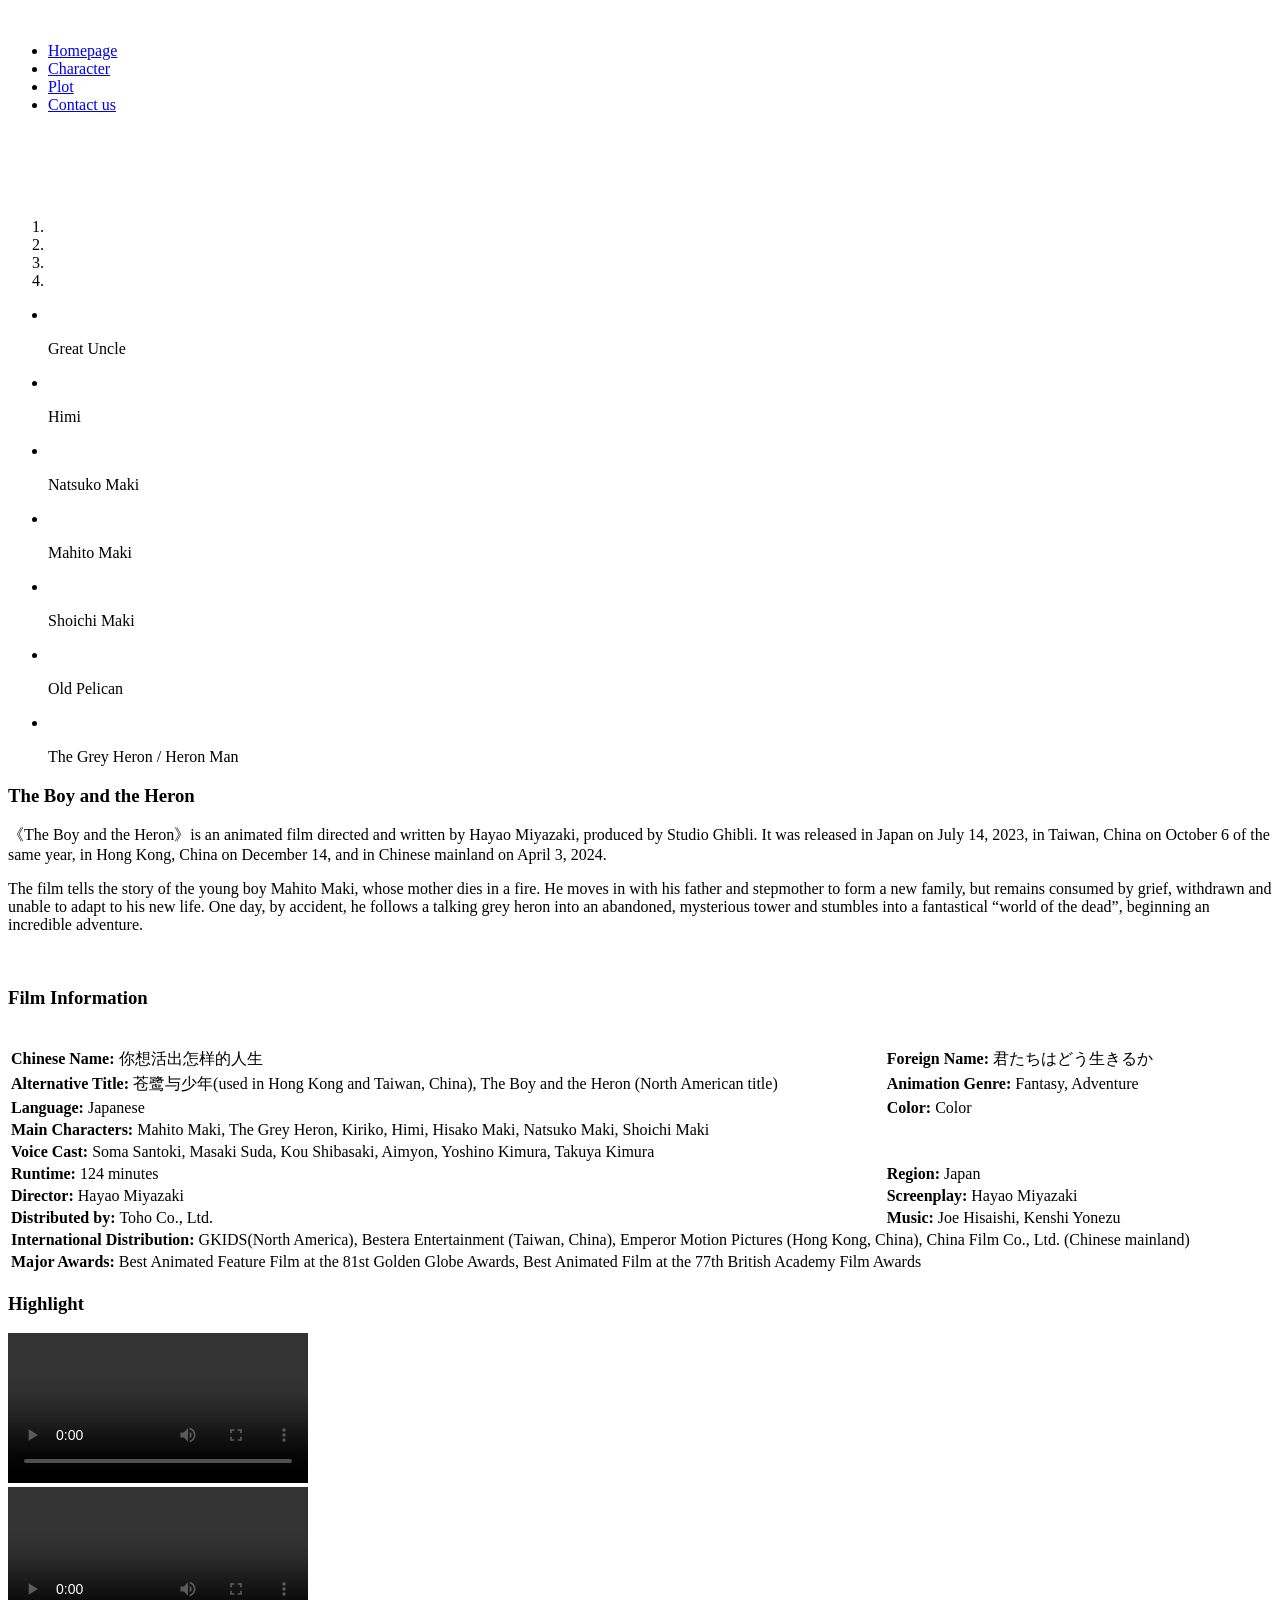
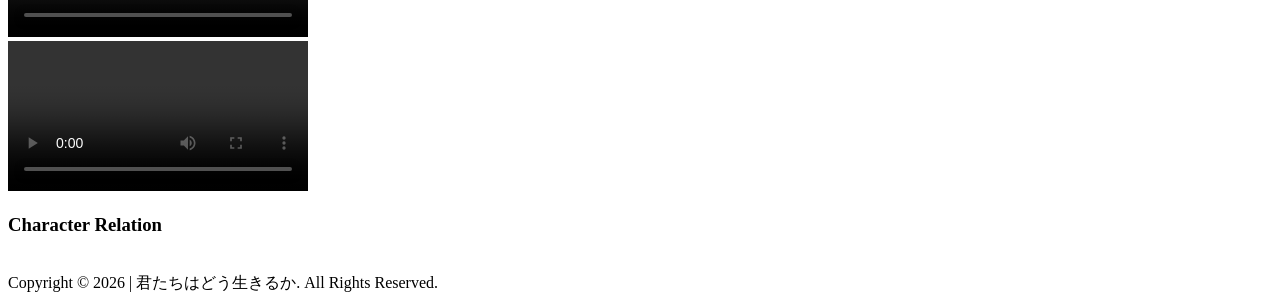
==== index.html @ 5fc31073 "Add files via upload" ====
<!DOCTYPE html>
<html lang="en">

<head>
  <meta charset="UTF-8">
  <title>The Boy and the Heron</title>
  <link rel="stylesheet" href="css/style.css">
</head>

<body>
  <div class="index">
    <!-- Head area -->
    <div class="head">
      <div class="main">
        <a href="p1.html" class="logo">
          <img src="images/logo.webp" alt="">
        </a>
        <nav class="nav">
          <ul>
            <li>
              <a href="index.html">Homepage</a>
            </li>
            <li>
              <a href="jujese.html">Character</a>
            </li>
            <li>
              <a href="juqing.html">Plot</a>
            </li>
            <li>
              <a href="lianxi.html">Contact us</a>
            </li>
            </li>
          </ul>
        </nav>
      </div>
    </div>
    <!-- Head area -->


    <!-- slideshow -->
    <div class="banner-info">
      <div class="banner">
        <div class="banner_pic" id="banner_pic">
          <div class="current"><img src="images/lb2.jpg" alt="" /></div>
          <div class="pic"><img src="images/lb3.jpg" alt="" /></div>
          <div class="pic"><img src="images/lb4.jpg" alt="" /></div>
          <div class="pic"><img src="images/lb6.jpg" alt="" /></div>
        </div>
        <ol id="button">
          <li class="current"></li>
          <li class="but"></li>
          <li class="but"></li>
          <li class="but"></li>
        </ol>
      </div>
    </div>
    <!-- slideshow -->


    <!-- content body -->
    <div class="box1">
      <ul>
        <li>
          <img src="images/太舅公.jpg" alt="">
          <p>
            Great Uncle
          </p>
        </li>
        <li>
          <img src="images/火美.jpg" alt="">
          <p>
            Himi
          </p>
        </li>
        <li>
          <img src="images/牧夏子.jpg" alt="">
          <p>
            Natsuko Maki
          </p>
        </li>
        <li>
          <img src="images/牧真人.jpg" alt="">
          <p>
            Mahito Maki
          </p>
        </li>
        <li>
          <img src="images/牧胜一.jpg" alt="">
          <p>
            Shoichi Maki
          </p>
        </li>
        <li>
          <img src="images/老鹈鹕.jpg" alt="">
          <p>
            Old Pelican
          </p>
        </li>
        <li>
          <img src="images/苍鹭.jpg" alt="">
          <p>
            The Grey Heron / Heron Man
          </p>
        </li>
      </ul>
      <div class="clear"></div>
    </div>


    <div class="box2">
      <h3>The Boy and the Heron</h3>

      <div class="text">
        <p>
         《The Boy and the Heron》is an animated film directed and written by Hayao Miyazaki, produced by Studio Ghibli. It was released in Japan on July 14, 2023, in Taiwan, China on October 6 of the same year, in Hong Kong, China on December 14, and in Chinese mainland on April 3, 2024.
        </p>
        <p>
          The film tells the story of the young boy Mahito Maki, whose mother dies in a fire. He moves in with his father and stepmother to form a new family, but remains consumed by grief, withdrawn and unable to adapt to his new life. One day, by accident, he follows a talking grey heron into an abandoned, mysterious tower and stumbles into a fantastical “world of the dead”, beginning an incredible adventure.
        </p>
      </div>
    </div>

    <div class="box3">
      <div class="box3-in">
        <div class="img">
          <img src="images/1.webp" alt="">
          <img src="images/2.jpg" alt="">
          <img src="images/3.jpg" alt="">
          <img src="images/10.jpg" alt="">
        </div>

        <div class="xx">
          <h3>Film Information</h3>

          <div class="l">
            <img src="images/7.jpg" alt="">
          </div>
          <div class="r">
            <table>
              <tr>
                <td><b>Chinese Name: </b>你想活出怎样的人生</td>
                <td><b>Foreign Name: </b>君たちはどう生きるか</td>
              </tr>
              <tr>
                <td><b>Alternative Title: </b>苍鹭与少年(used in Hong Kong and Taiwan, China), The Boy and the Heron (North American title)</td>
                <td><b>Animation Genre: </b>Fantasy, Adventure</td>
              </tr>
              <tr>
                <td><b>Language: </b>Japanese</td>
                <td><b>Color: </b>Color</td>
              </tr>
              <tr>
                <td colspan="2"><b>Main Characters: </b>Mahito Maki, The Grey Heron, Kiriko, Himi, Hisako Maki, Natsuko Maki, Shoichi Maki</td>
              </tr>
              <tr>
                <td colspan="2"><b>Voice Cast: </b>Soma Santoki, Masaki Suda, Kou Shibasaki, Aimyon, Yoshino Kimura, Takuya Kimura</td>
              </tr>
              <tr>
                <td><b>Runtime: </b>124 minutes</td>
                <td><b>Region: </b>Japan</td>
              </tr>
              <tr>
                <td><b>Director: </b>Hayao Miyazaki</td>
                <td><b>Screenplay: </b>Hayao Miyazaki</td>
              </tr>
              <tr>
                <td><b>Distributed by: </b>Toho Co., Ltd.</td>
                <td><b>Music: </b>Joe Hisaishi, Kenshi Yonezu</td>
              </tr>
              <tr>
                <td colspan="2">
                  <b>International Distribution: </b>GKIDS(North America), Bestera Entertainment (Taiwan, China), Emperor Motion Pictures (Hong Kong, China), China Film Co., Ltd. (Chinese mainland)</td>
                </td>
              </tr>
              <tr>
                <td colspan="2"><b>Major Awards: </b>Best Animated Feature Film at the 81st Golden Globe Awards, Best Animated Film at the 77th British Academy Film Awards</td>
              </tr>
            </table>
          </div>
          <div class="clear">
          </div>
        </div>

        <div class="video">
          <h3>Highlight</h3>

          <div class="v">
            <video src="video/预告片1.mp4" controls></video>
          </div>
          <div class="v">
            <video src="video/预告片2.mp4" controls></video>
          </div>
          <div class="v">
            <video src="video/预告片3.mp4" controls></video>
          </div>
          <div class="clear"></div>
        </div>

      </div>
    </div>

    <div class="box4">
      <h3>Character Relation</h3>
      <img src="images/人物关系图.png" alt="">
    </div>

    <!-- content body -->

  <!-- Footer Copyright -->
  <div class="foot">
    Copyright &copy; 2026 | 君たちはどう生きるか. All Rights Reserved.
  </div>
  <!-- Footer Copyright -->

  </div>
</body>
<script>
  window.onload = function () {
    //Achieve the carousel effect
    //Save the index of the currently focused element
    var current_index = 0;
    //3000 represents the call cycle, measured in milliseconds. 3000 milliseconds is equivalent to 3 seconds.
    var timer = window.setInterval(autoChange, 3000);
    //Obtain all the carousel buttons
    var button_li = document.getElementById("button").getElementsByTagName("li");
    //Obtain all banner images
    var pic_div = document.getElementById("banner_pic").getElementsByTagName("div");
    //Iterate over elements
    for (var i = 0; i < button_li.length; i++) {
      //Add mouse over event
      button_li[i].onmouseover = function () {
        //Clear the timer when it is present.
        if (timer) {
          clearInterval(timer);
        }
        //Iterate through elements
        for (var j = 0; j < pic_div.length; j++) {
          //Set the element corresponding to the current index to be displayed
          if (button_li[j] == this) {
            current_index = j; //Starting from the current index position
            button_li[j].className = "current";
            pic_div[j].className = "current";
          } else {
            //Change the style of all elements.
            pic_div[j].className = "pic";
            button_li[j].className = "but";
          }
        }
      }
      //Mouse out event
      button_li[i].onmouseout = function () {
        //Start the timer and resume automatic switching
        timer = setInterval(autoChange, 5000);
      }
    }

    function autoChange() {
      //Auto-increment index
      ++current_index;
      //When the auto-increment of the index reaches its upper limit, the index resets to 0
      if (current_index == button_li.length) {
        current_index = 0;
      }
      for (var i = 0; i < button_li.length; i++) {
        if (i == current_index) {
          button_li[i].className = "current";
          pic_div[i].className = "current";
        } else {
          button_li[i].className = "but";
          pic_div[i].className = "pic";
        }
      }
    }
  }


  // epideictic behaviour
  document.getElementById("menu").onmouseover = function () {
    document.getElementById("subMenu").style.display = 'block'
  }
  document.getElementById("menu").onmouseout = function () {
    document.getElementById("subMenu").style.display = 'none'
  }
</script>

</html>
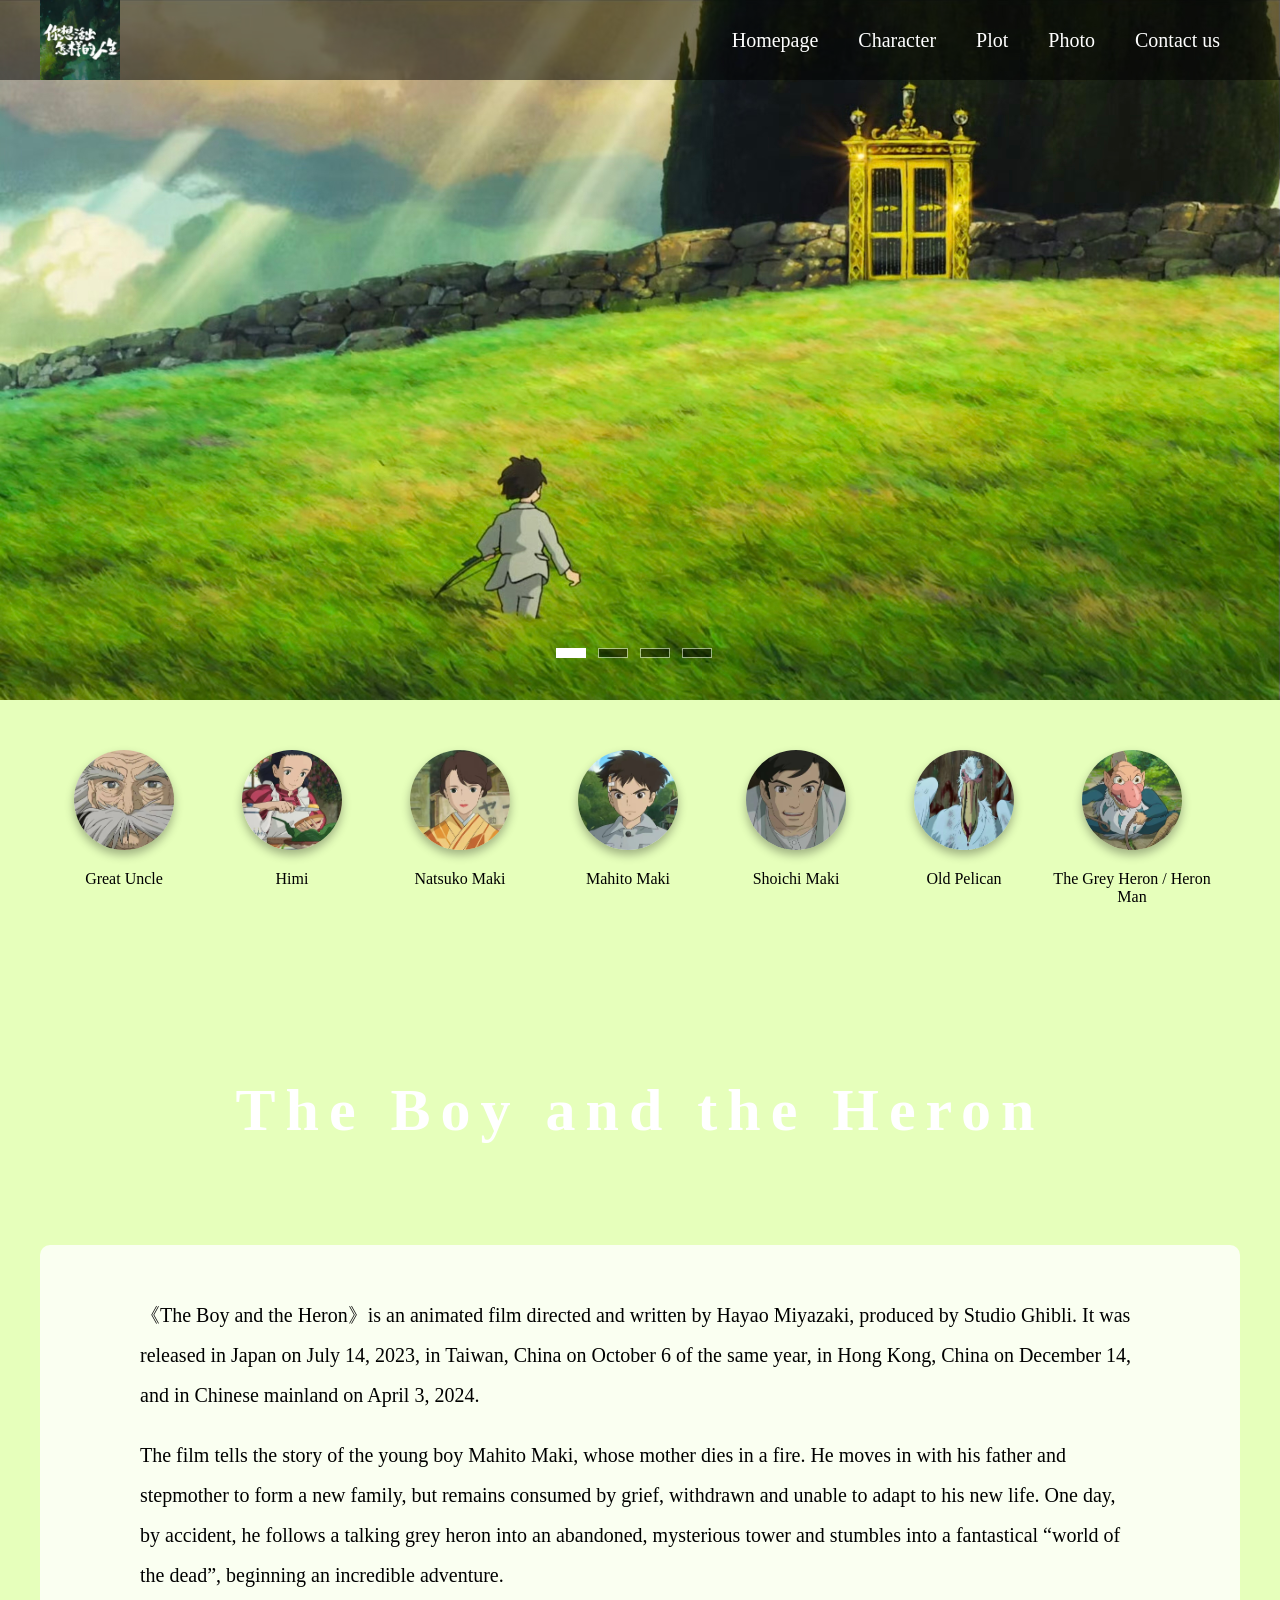
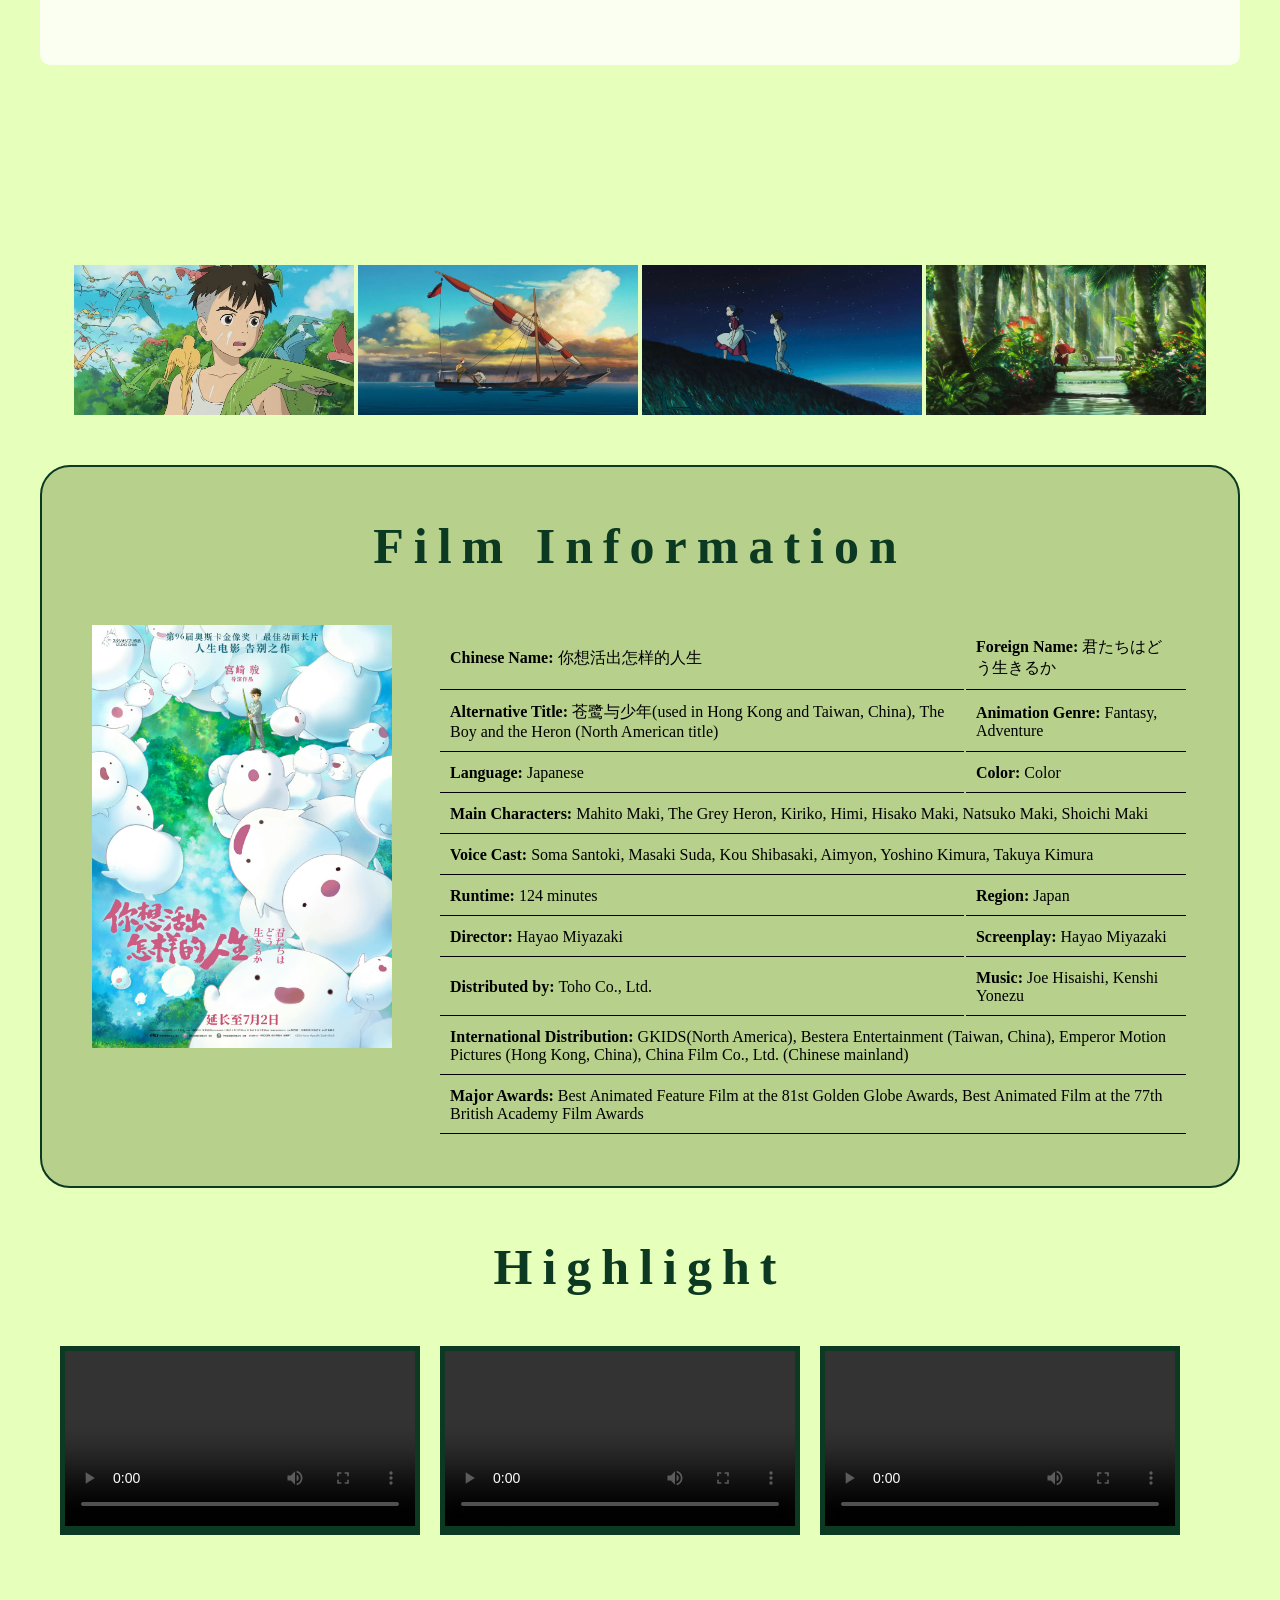
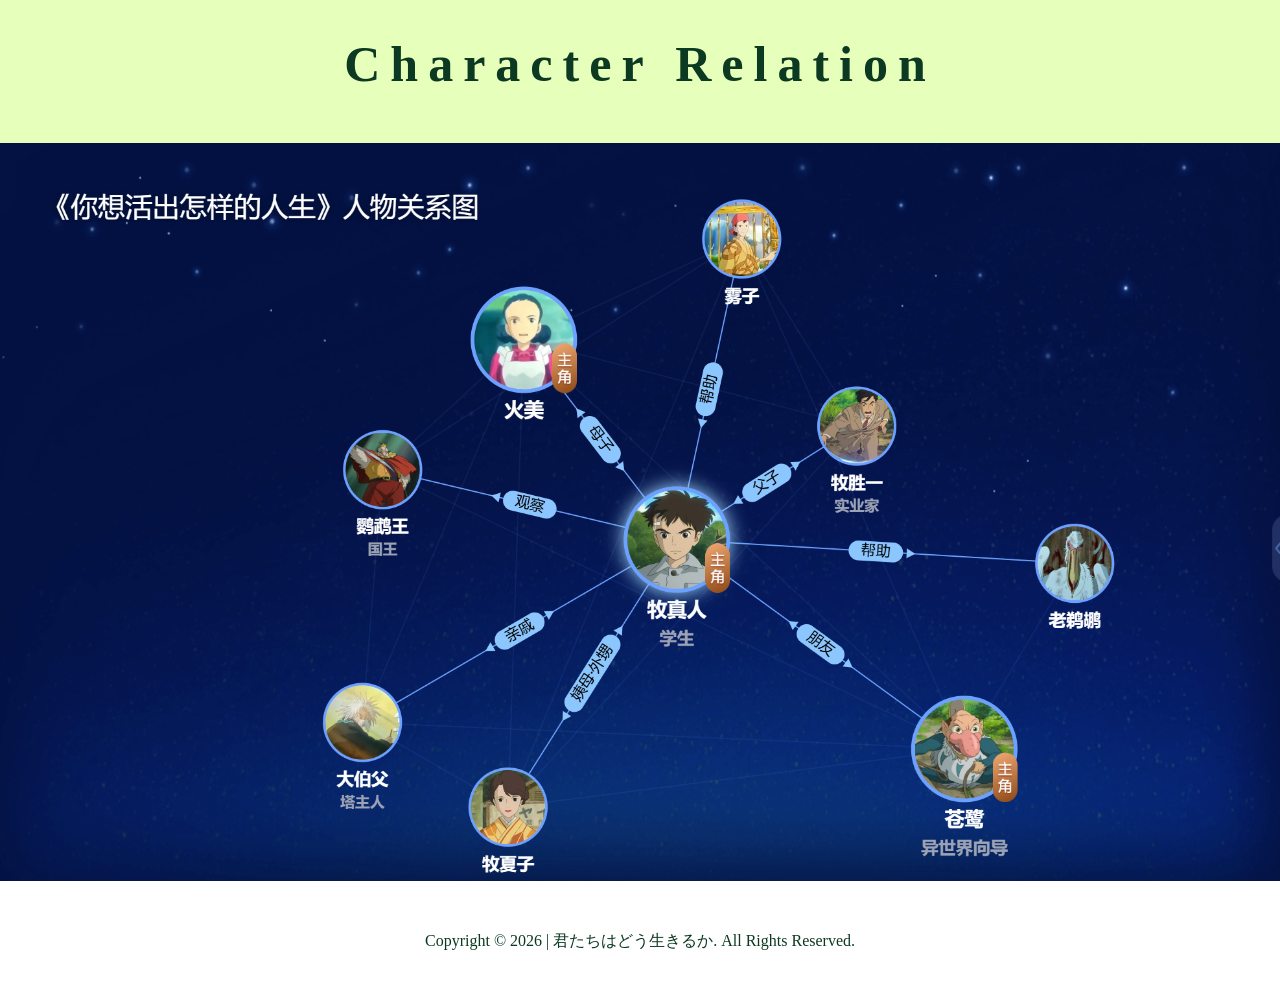
==== commit f9f1c047: "Update index.html" ====
--- a/index.html
+++ b/index.html
@@ -9,32 +9,34 @@
 
 <body>
   <div class="index">
-    <!-- Head area -->
-    <div class="head">
-      <div class="main">
-        <a href="p1.html" class="logo">
-          <img src="images/logo.webp" alt="">
-        </a>
-        <nav class="nav">
-          <ul>
-            <li>
-              <a href="index.html">Homepage</a>
-            </li>
-            <li>
-              <a href="jujese.html">Character</a>
-            </li>
-            <li>
-              <a href="juqing.html">Plot</a>
-            </li>
-            <li>
-              <a href="lianxi.html">Contact us</a>
-            </li>
-            </li>
-          </ul>
-        </nav>
-      </div>
-    </div>
-    <!-- Head area -->
+   <!-- Head area -->
+  <div class="head">
+    <div class="main">
+      <a href="p1.html" class="logo">
+        <img src="images/logo.webp" alt="">
+      </a>
+      <nav class="nav">
+        <ul>
+          <li>
+            <a href="index.html">Homepage</a>
+          </li>
+          <li>
+            <a href="jujese.html">Character</a>
+          </li>
+          <li>
+            <a href="juqing.html">Plot</a>
+          </li>
+          <li>
+            <a href="zhaopian.html">Photo</a>
+          </li>
+          <li>
+            <a href="lianxi.html">Contact us</a>
+          </li>
+        </ul>
+      </nav>
+    </div>
+  </div>
+  <!-- Head area -->
 
 
     <!-- slideshow -->
@@ -283,4 +285,5 @@
   }
 </script>
 
-</html>+
+</html>
--- a/css/style.css
+++ b/css/style.css
@@ -0,0 +1,514 @@
+* {
+  margin: 0;
+  padding: 0;
+  list-style: none;
+  box-sizing: border-box;
+}
+body {
+  background: #e6ffbb;
+}
+body {
+  font-family: '幼圆';
+}
+a {
+  text-decoration: none;
+  color: #000;
+}
+.clear {
+  clear: both;
+}
+img {
+  border: 0;
+  vertical-align: top;
+}
+.main {
+  width: 1200px;
+  height: 100%;
+  position: relative;
+  margin: 0 auto;
+}
+.head {
+  position: fixed;
+  width: 100%;
+  height: 80px;
+  background: rgba(0, 0, 0, 0.5);
+  color: #fff;
+  z-index: 99;
+}
+.head .logo {
+  height: 80px;
+  float: left;
+}
+.head .logo img {
+  height: 100%;
+}
+.head .nav {
+  float: right;
+}
+.head .nav li {
+  float: left;
+}
+.head .nav li > a {
+  font-size: 20px;
+  line-height: 80px;
+  display: block;
+  color: #fff;
+  padding: 0 20px;
+}
+.head .nav a:hover {
+  background: #112524;
+  color: #fff;
+}
+.head .nav #subMenu {
+  background: #fff;
+  display: none;
+}
+.head .nav #subMenu a {
+  display: block;
+  height: 50px;
+  text-align: center;
+  line-height: 50px;
+  font-size: 20px;
+}
+.index .banner-info {
+  width: 100%;
+}
+.index .banner-info .banner {
+  width: 100%;
+  height: 700px;
+  position: relative;
+  overflow: hidden;
+}
+.index .banner-info .banner img {
+  width: 100% !important;
+  height: 100% !important;
+  object-fit: cover !important;
+}
+.index .banner-info .banner .banner_pic .pic {
+  display: none;
+}
+.index .banner-info .banner .banner_pic .current {
+  display: block;
+}
+.index .banner-info .banner ol {
+  position: absolute;
+  left: 50%;
+  bottom: 6%;
+  transform: translateX(-50%);
+}
+.index .banner-info .banner ol .but {
+  float: left;
+  width: 30px;
+  height: 10px;
+  border: 1px solid #fff;
+  background: #000;
+  margin-right: 12px;
+  text-align: center;
+  line-height: 22px;
+  font-weight: bold;
+  opacity: 0.5;
+}
+.index .banner-info .banner ol li {
+  cursor: pointer;
+}
+.index .banner-info .banner ol .current {
+  background: #fff;
+  float: left;
+  width: 30px;
+  height: 10px;
+  border: 1px solid #fff;
+  margin-right: 12px;
+  text-align: center;
+  font-weight: bold;
+}
+.index .box1 {
+  width: 1200px;
+  margin: 50px auto;
+}
+.index .box1 li {
+  float: left;
+  width: 14%;
+  text-align: center;
+}
+.index .box1 li img {
+  width: 100px;
+  height: 100px;
+  border-radius: 50%;
+  transition: 0.3s;
+  object-fit: cover;
+  box-shadow: 0 5px 10px 0 rgba(0, 0, 0, 0.3);
+}
+.index .box1 li p {
+  margin: 20px 0;
+}
+.index .box1 li img:hover {
+  cursor: pointer;
+  transform: rotate(360deg);
+}
+.index .box2 {
+  padding: 100px 0;
+  background: url(../images/bg2.jpg) center no-repeat;
+  background-size: cover;
+  background-attachment: fixed;
+}
+.index .box2 h3 {
+  text-align: center;
+  font-size: 60px;
+  color: #fff;
+  margin-bottom: 100px;
+}
+.index .box2 .text {
+  width: 1200px;
+  background: rgba(255, 255, 255, 0.8);
+  margin: 0 auto;
+  padding: 50px 100px;
+  font-size: 18px;
+  line-height: 2;
+  font-size: 20px;
+  border-radius: 10px;
+}
+.index .box2 .text p {
+  margin-bottom: 20px;
+}
+.index .box3 {
+  margin: 100px auto;
+}
+.index .box3 .box3-in {
+  width: 1200px;
+  margin: 0 auto;
+}
+.index .box3 .img {
+  margin: 0 auto;
+  text-align: center;
+  margin-bottom: 50px;
+}
+.index .box3 .img img {
+  width: 280px;
+  height: 150px;
+}
+.index .box3 h3 {
+  font-size: 50px;
+  text-align: center;
+  margin-bottom: 50px;
+}
+.index .box3 .xx {
+  border-radius: 30px;
+  border: 2px solid #0c3921;
+  background: #b7d08c;
+  padding: 50px;
+}
+.index .box3 .xx img {
+  width: 300px;
+  float: left;
+  margin-right: 20px;
+}
+.index .box3 .xx table {
+  width: 750px;
+  float: right;
+}
+.index .box3 .xx table td {
+  border-bottom: 1px solid #000;
+  padding: 10px;
+  font-size: 16px;
+  font-family: '微软雅黑';
+}
+.index .box3 .video {
+  margin: 50px auto;
+}
+.index .box3 .video .v {
+  width: 30%;
+  float: left;
+  margin-left: 20px;
+  border: 5px solid #0c3921;
+  background: #0c3921;
+}
+.index .box3 .video .v video {
+  width: 100%;
+}
+.index .box4 {
+  margin: 100px auto;
+  margin-bottom: 0;
+}
+.index .box4 h3 {
+  font-size: 50px;
+  text-align: center;
+  margin-bottom: 50px;
+}
+.index .box4 img {
+  width: 100%;
+}
+.foot {
+  background: #fff;
+  color: #0c3921;
+  padding: 50px;
+  text-align: center;
+}
+.xinxi {
+  margin: 50px auto;
+  width: 1200px;
+  position: relative;
+}
+.xinxi h3 {
+  font-size: 50px;
+  text-align: center;
+  margin-bottom: 50px;
+}
+.xinxi .video {
+  width: 100%;
+  margin: 50px auto;
+}
+.xinxi .video video {
+  border-radius: 10px;
+  width: 100%;
+}
+.xinxi li {
+  float: left;
+  width: 23%;
+  margin-left: 20px;
+  height: 600px;
+  border-radius: 10px;
+  overflow: hidden;
+  background: #fff;
+}
+.xinxi li img {
+  width: 100%;
+}
+.xinxi li p {
+  padding: 20px;
+  font-family: '微软雅黑';
+  text-align: justify;
+  font-size: 16px;
+  line-height: 1.5;
+}
+.xinxi .Accordion {
+  margin: 50px auto;
+  border: none;
+}
+.xinxi .Accordion .AccordionPanelTab {
+  background: #0c3921;
+  color: #fff;
+  padding: 20px;
+  font-weight: 600;
+  border-radius: 10px;
+  border: 1px solid #b7d08c;
+}
+.xinxi .Accordion .AccordionPanelContent {
+  padding: 20px;
+  height: 330px;
+  background: #f2f2f2;
+}
+.xinxi .Accordion .AccordionPanelContent img {
+  float: left;
+  width: 200px;
+  height: 260px;
+  margin-right: 20px;
+}
+.xinxi .Accordion .AccordionPanelContent p {
+  line-height: 2;
+  font-weight: 600;
+  margin-bottom: 20px;
+  color:#697454
+}
+.banner2 {
+  width: 100%;
+  height: 600px;
+}
+.banner2 img {
+  width: 100%;
+  height: 100%;
+  object-fit: cover;
+}
+h3 {
+  text-align: center;
+  font-size: 50px;
+  margin-bottom: 50px;
+  color: #0c3921;
+  letter-spacing: 10px;
+}
+.zhaopian {
+  padding: 50px;
+  margin: 50px auto;
+  width: 1200px;
+  background: rgba(255, 255, 255, 0.8);
+  box-shadow: 0 5px 10px 0 rgba(0, 0, 0, 0.3);
+  border-radius: 10px;
+}
+.zhaopian .img1 {
+  text-align: left;
+}
+.zhaopian .img1 img {
+  height: 300px;
+}
+.zhaopian .img2 {
+  margin: 50px 0;
+  text-align: right;
+}
+.zhaopian .img2 img {
+  height: 150px;
+}
+.zhaopian .img3 {
+  margin: 50px 0;
+  text-align: left;
+}
+.zhaopian .img3 img {
+  height: 150px;
+}
+.zhaopian img {
+  box-shadow: 0 5px 10px 0 rgba(0, 0, 0, 0.3);
+  width: 200px;
+  transition: 0.3s;
+  opacity: 0.7;
+}
+.zhaopian img:hover {
+  cursor: pointer;
+  opacity: 1;
+}
+.lx {
+  padding: 150px 0;
+}
+.lx .form {
+  padding: 50px;
+  background: rgba(255, 255, 255, 0.8);
+  border-radius: 20px;
+  margin: 0 auto;
+  width: 900px;
+}
+.lx .form input[type="text"],
+.lx .form input[type="tel"],
+.lx .form input[type="email"],
+.lx .form select,
+.lx .form textarea {
+  width: 100%;
+  padding: 8px;
+  box-sizing: border-box;
+  border: 1px solid #ccc;
+  border-radius: 4px;
+}
+.lx .form input[type="radio"],
+.lx .form input[type="checkbox"] {
+  margin-right: 5px;
+}
+.lx .form label {
+  margin-right: 15px;
+}
+.lx .form textarea {
+  resize: vertical;
+}
+.lx .form input[type="submit"] {
+  background-color: #0c3921;
+  width: 200px;
+  color: white;
+  padding: 10px 20px;
+  border: none;
+  border-radius: 4px;
+  cursor: pointer;
+  font-size: 16px;
+}
+.lx .form tr td:nth-child(1) {
+  text-align: right;
+}
+.lx .form td {
+  padding: 10px 0;
+}
+.juese {
+  width: 1200px;
+  margin: 50px auto;
+}
+.juese .js-list a {
+  display: block;
+  float: left;
+  margin-left: 30px;
+  width: 47%;
+  margin-bottom: 50px;
+  background: #fff;
+  padding: 20px;
+  border-radius: 10px;
+  height: 300px;
+  box-shadow: 0 5px 10px 0 rgba(0, 0, 0, 0.3);
+}
+.juese .js-list a img {
+  float: left;
+  width: 200px;
+  height: 250px;
+  object-fit: cover;
+  margin-right: 20px;
+  transition: 0.3s;
+}
+.juese .js-list a h5 {
+  font-size: 20px;
+  margin-top: 10px;
+  margin-bottom: 20px;
+  color:rgb(87, 132, 132)
+}
+.juese .js-list a p {
+  line-height: 1.5;
+  font-size: 14px;
+  text-align: justify;
+}
+.juese .js-list a:hover {
+  color: #0c3921;
+}
+.juese .js-list a:hover img {
+  transform: scale(1.1);
+}
+.yingpian {
+  width: 1200px;
+  margin: 50px auto;
+}
+.dl {
+  padding: 150px 0;
+}
+.dl table {
+  margin: 0 auto;
+  width: 500px;
+}
+.dl p {
+  text-align: center;
+  margin-top: 20px;
+}
+.dl p a {
+  color: red;
+  font-weight: 600;
+}
+.dl .form {
+  padding: 50px;
+  background: rgba(255, 255, 255, 0.8);
+  border-radius: 20px;
+  margin: 0 auto;
+  width: 800px;
+}
+.dl .form input[type="text"],
+.dl .form input[type="password"],
+.dl .form input[type="tel"],
+.dl .form input[type="email"],
+.dl .form select,
+.dl .form textarea {
+  width: 100%;
+  padding: 8px;
+  box-sizing: border-box;
+  border: 1px solid #ccc;
+  border-radius: 4px;
+}
+.dl .form input[type="radio"],
+.dl .form input[type="checkbox"] {
+  margin-right: 5px;
+}
+.dl .form label {
+  margin-right: 15px;
+}
+.dl .form input[type="submit"] {
+  background-color: #0c3921;
+  width: 100%;
+  color: white;
+  padding: 10px 20px;
+  border: none;
+  border-radius: 4px;
+  cursor: pointer;
+  font-size: 16px;
+}
+.dl .form tr td:nth-child(1) {
+  text-align: right;
+}
+.dl .form td {
+  padding: 10px 0;
+}
